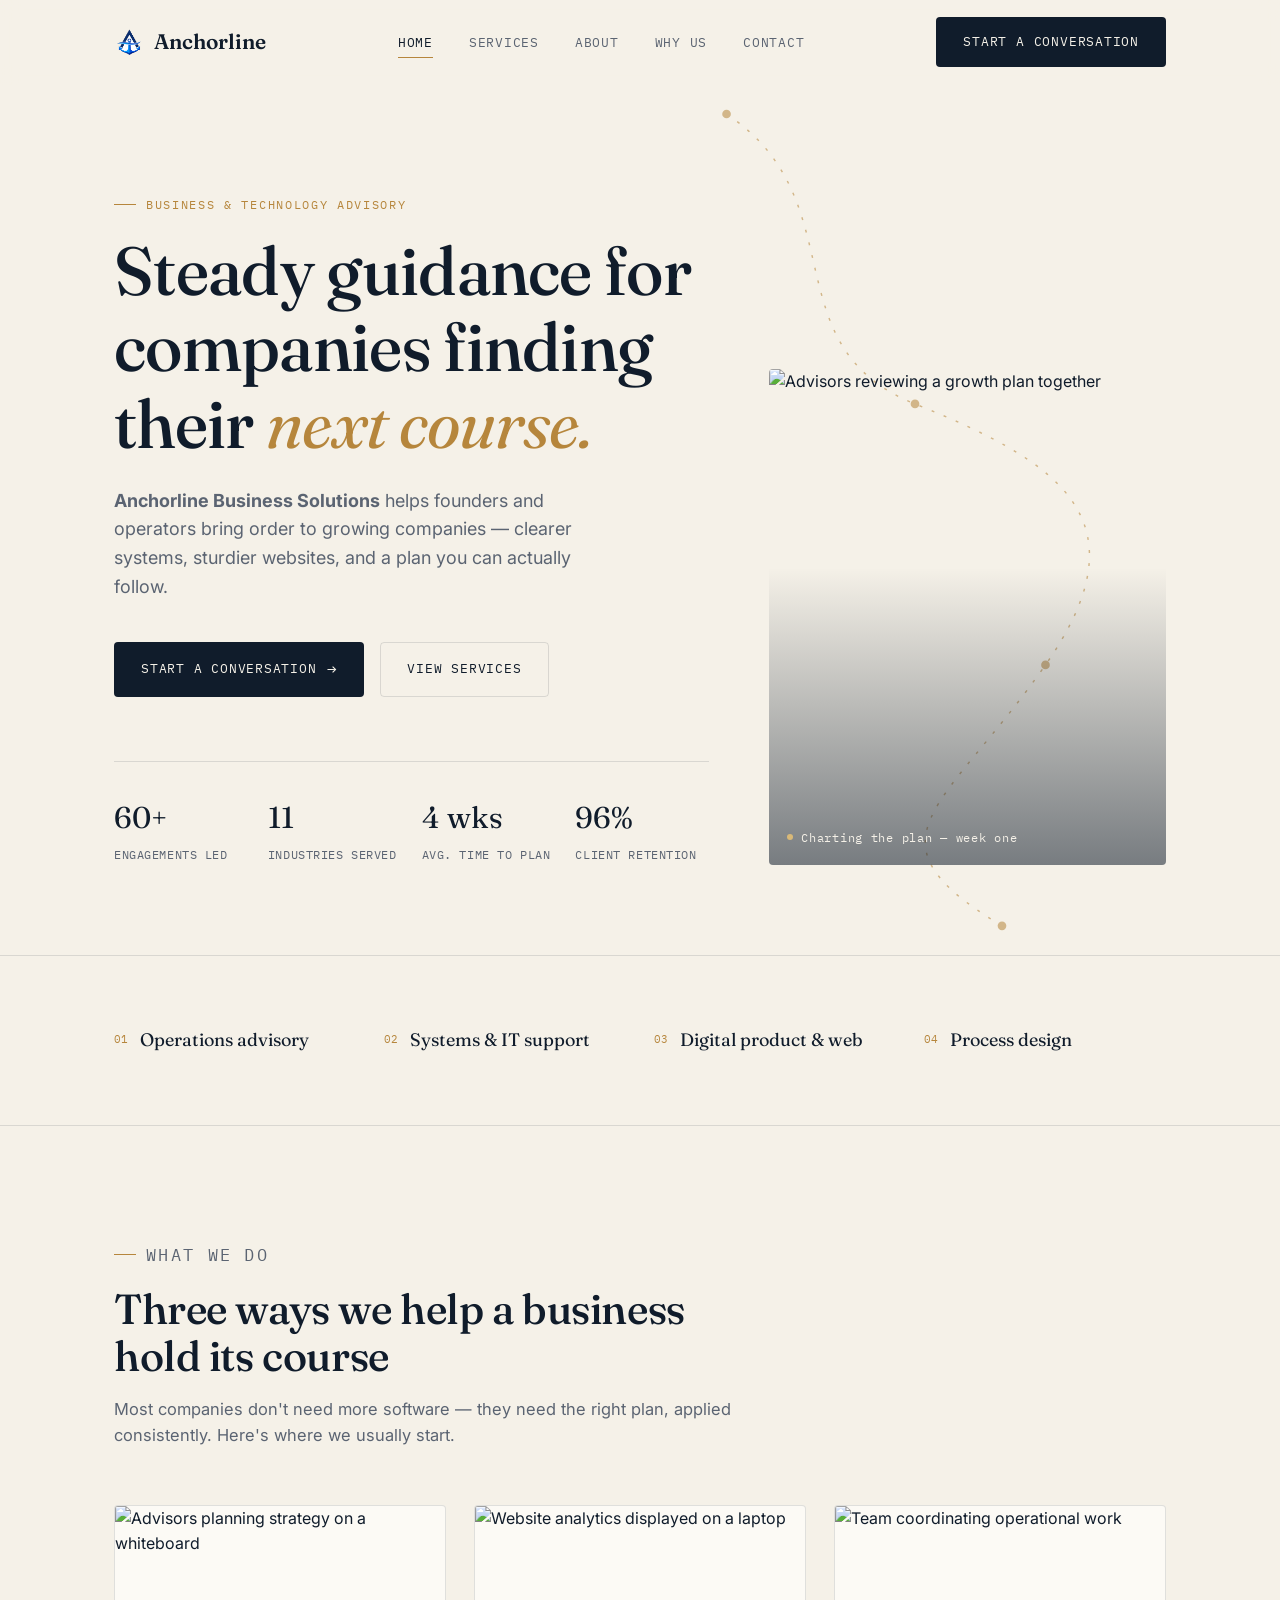
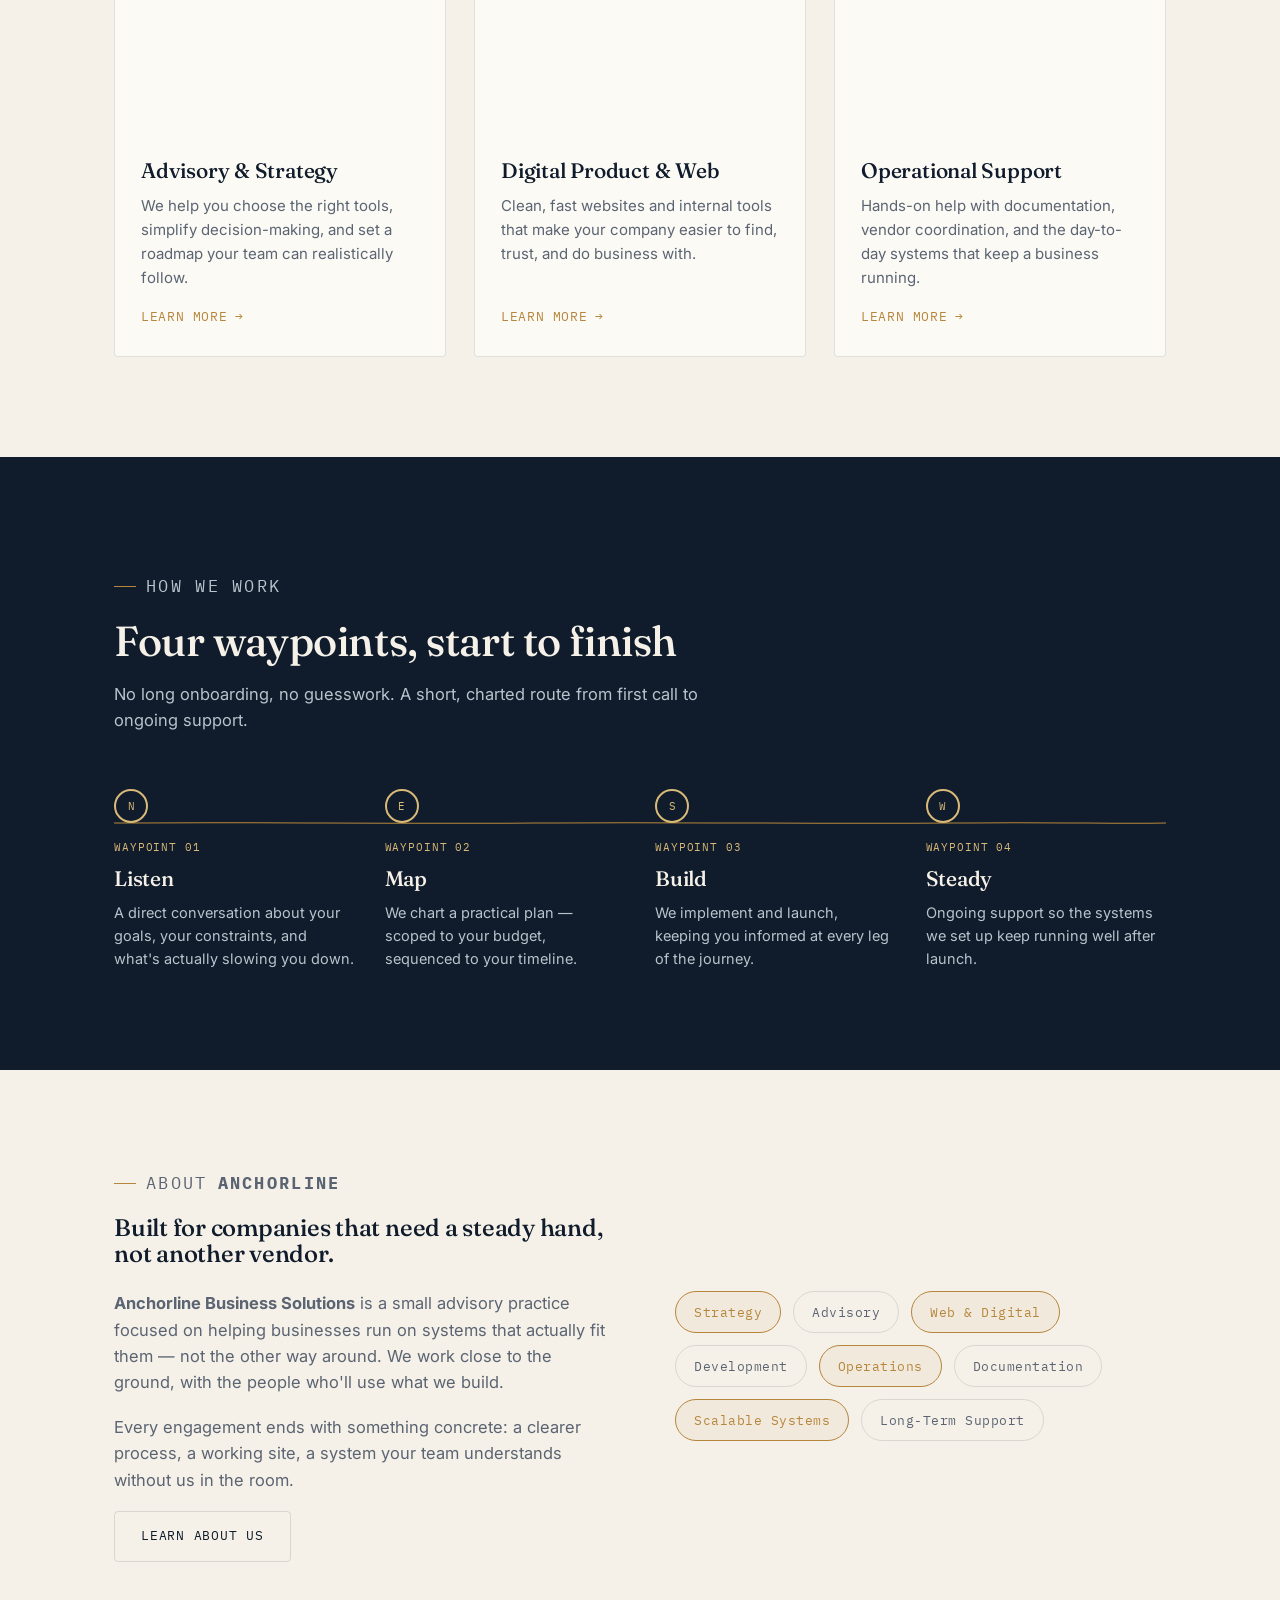
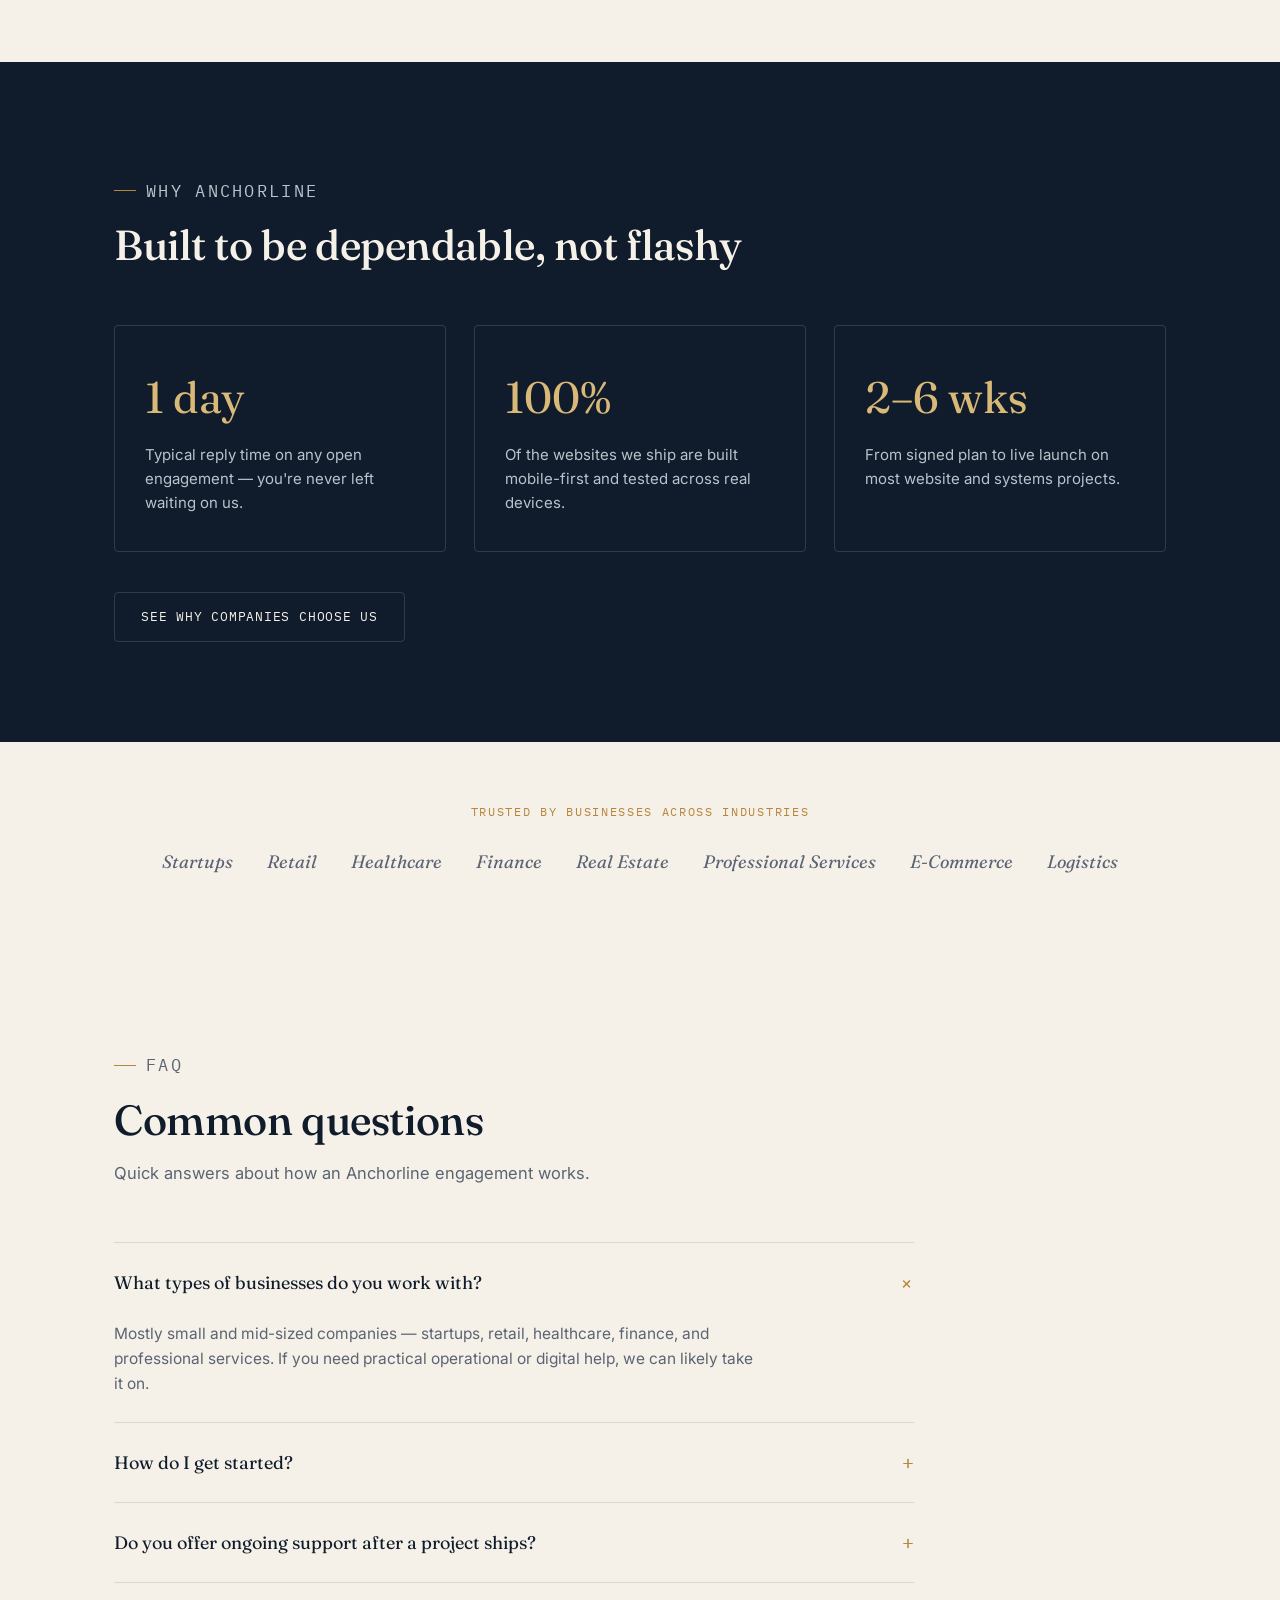
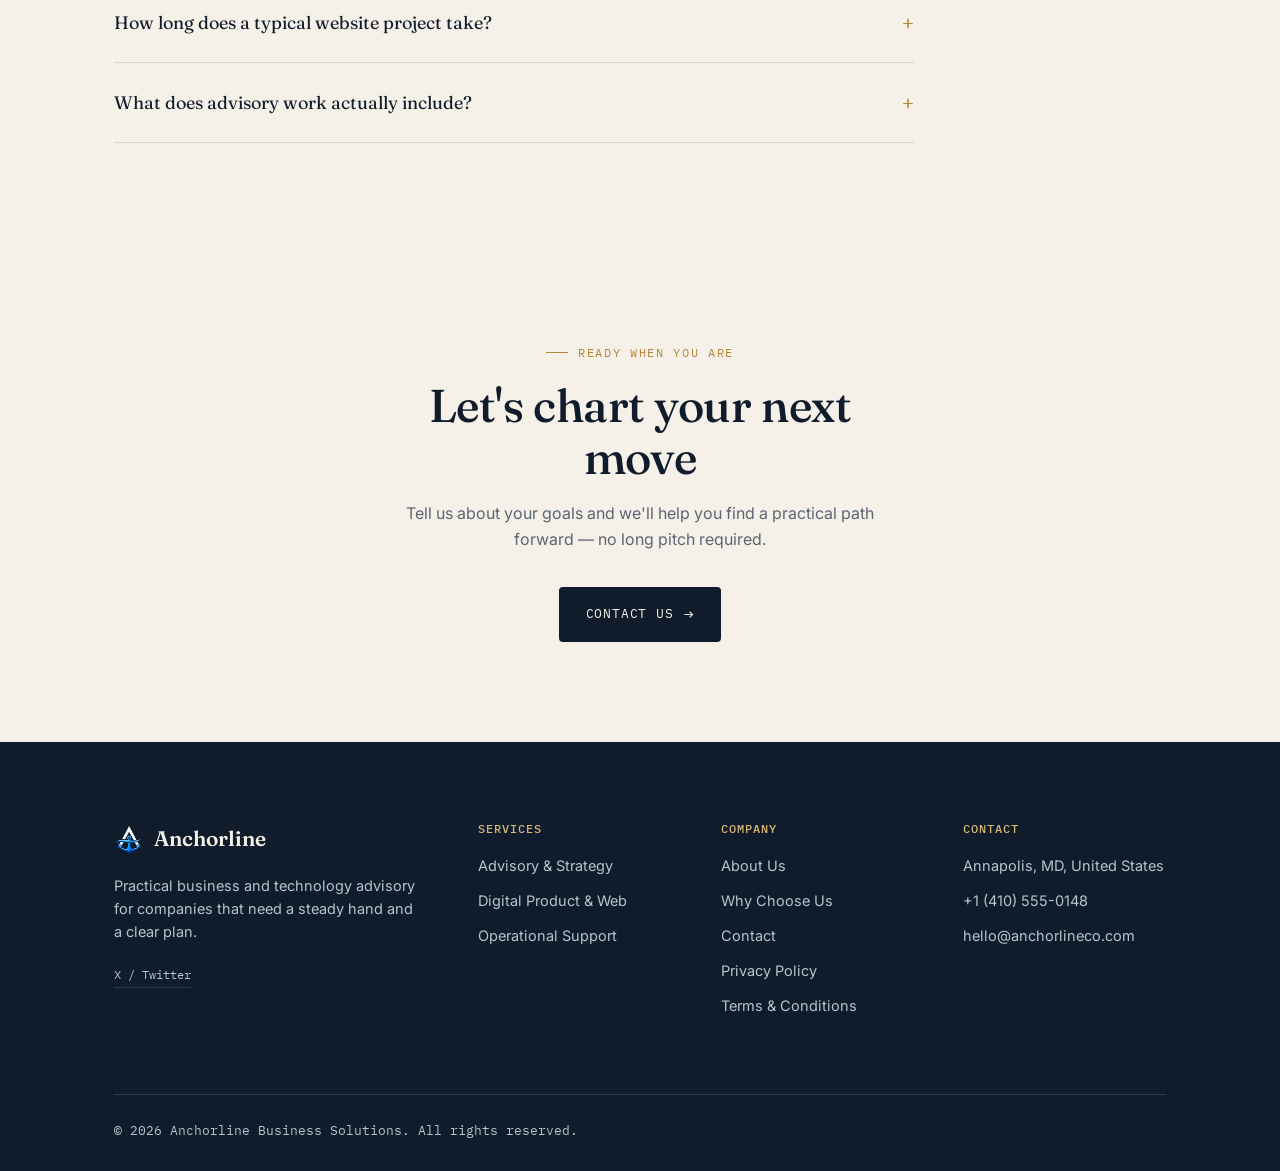
==== index.html @ ac82d66b "first" ====
<!doctype html>
<html lang="en">
<head>
<meta charset="UTF-8">
<meta name="viewport" content="width=device-width, initial-scale=1">
<title>Anchorline Business Solutions | Business &amp; Technology Advisory</title>
<meta name="description" content="Anchorline Business Solutions helps growing companies steady their operations, modernize their systems, and build digital products that hold up under real use.">
<link rel="stylesheet" href="css/style.css">
<link rel="icon" type="image/png" sizes="32x32" href="image/site-logo.png">
</head>
<body>

<header class="site-header">
  <div class="container">
    <a href="index.html" class="logo">
	<img
  		class="mark"
  src="image/logo-white.png"
  alt="Logo"
  width="50"
  height="50"
	/>
      Anchorline
    </a>
    <nav class="nav-links">
      <a href="index.html" aria-current="page">Home</a>
      <a href="services.html">Services</a>
      <a href="about.html">About</a>
      <a href="why-us.html">Why Us</a>
      <a href="contact.html">Contact</a>
    </nav>
    <div class="header-right">
      <a href="contact.html" class="btn btn-primary">Start a Conversation</a>
      <button class="nav-toggle" aria-label="Toggle menu" aria-expanded="false"><span></span><span></span><span></span></button>
    </div>
  </div>
</header>

<!-- ============ HERO ============ -->
<section class="hero">
  <svg class="hero-route" viewBox="0 0 400 600" fill="none" xmlns="http://www.w3.org/2000/svg">
    <path d="M30 20 C 120 80, 60 180, 160 220 S 320 300, 250 400 S 120 520, 220 580" stroke="#B6863C" stroke-width="1" stroke-dasharray="2 7"/>
    <circle cx="30" cy="20" r="3" fill="#B6863C"/>
    <circle cx="160" cy="220" r="3" fill="#B6863C"/>
    <circle cx="250" cy="400" r="3" fill="#B6863C"/>
    <circle cx="220" cy="580" r="3" fill="#B6863C"/>
  </svg>
  <div class="container">
    <div class="hero-grid">
      <div>
        <p class="eyebrow">Business &amp; technology advisory</p>
        <h1>Steady guidance for companies finding their <em>next course.</em></h1>
        <p class="hero-lede"><b>Anchorline Business Solutions</b> helps founders and operators bring order to growing companies — clearer systems, sturdier websites, and a plan you can actually follow.</p>
        <div class="hero-actions">
          <a href="contact.html" class="btn btn-primary">Start a Conversation <span class="btn-arrow">→</span></a>
          <a href="services.html" class="btn btn-ghost">View Services</a>
        </div>
        <div class="hero-stats">
          <div><div class="num">60+</div><div class="label">Engagements Led</div></div>
          <div><div class="num">11</div><div class="label">Industries Served</div></div>
          <div><div class="num">4 wks</div><div class="label">Avg. Time to Plan</div></div>
          <div><div class="num">96%</div><div class="label">Client Retention</div></div>
        </div>
      </div>
      <div class="hero-figure">
        <img src="https://images.unsplash.com/photo-1521737604893-d14cc237f11d?auto=format&fit=crop&w=1000&q=80" alt="Advisors reviewing a growth plan together">
        <div class="hero-figure-tag"><span class="dot"></span> Charting the plan — week one</div>
      </div>
    </div>
  </div>
</section>

<!-- ============ CAPABILITY STRIP ============ -->
<section class="capabilities">
  <div class="container">
    <div class="cap-item"><span class="ix">01</span> Operations advisory</div>
    <div class="cap-item"><span class="ix">02</span> Systems &amp; IT support</div>
    <div class="cap-item"><span class="ix">03</span> Digital product &amp; web</div>
    <div class="cap-item"><span class="ix">04</span> Process design</div>
  </div>
</section>

<!-- ============ SERVICES ============ -->
<section class="services">
  <div class="container">
    <div class="section-head reveal">
      <p class="eyebrow">What we do</p>
      <h2>Three ways we help a business hold its course</h2>
      <p>Most companies don't need more software — they need the right plan, applied consistently. Here's where we usually start.</p>
    </div>
    <div class="services-grid">
      <div class="service-card reveal">
        <div class="thumb"><img src="https://images.unsplash.com/photo-1454165804606-c3d57bc86b40?auto=format&fit=crop&w=900&q=80" alt="Advisors planning strategy on a whiteboard"></div>
        <div class="body">
          <h3>Advisory &amp; Strategy</h3>
          <p>We help you choose the right tools, simplify decision-making, and set a roadmap your team can realistically follow.</p>
          <a href="services.html#advisory" class="more">Learn more <span class="arrow">→</span></a>
        </div>
      </div>
      <div class="service-card reveal">
        <div class="thumb"><img src="https://images.unsplash.com/photo-1517245386807-bb43f82c33c4?auto=format&fit=crop&w=900&q=80" alt="Website analytics displayed on a laptop"></div>
        <div class="body">
          <h3>Digital Product &amp; Web</h3>
          <p>Clean, fast websites and internal tools that make your company easier to find, trust, and do business with.</p>
          <a href="services.html#digital" class="more">Learn more <span class="arrow">→</span></a>
        </div>
      </div>
      <div class="service-card reveal">
        <div class="thumb"><img src="https://images.unsplash.com/photo-1556761175-5973dc0f32e7?auto=format&fit=crop&w=900&q=80" alt="Team coordinating operational work"></div>
        <div class="body">
          <h3>Operational Support</h3>
          <p>Hands-on help with documentation, vendor coordination, and the day-to-day systems that keep a business running.</p>
          <a href="services.html#operations" class="more">Learn more <span class="arrow">→</span></a>
        </div>
      </div>
    </div>
  </div>
</section>

<!-- ============ PROCESS ============ -->
<section class="process on-dark">
  <div class="container">
    <div class="section-head reveal">
      <p class="eyebrow">How we work</p>
      <h2>Four waypoints, start to finish</h2>
      <p>No long onboarding, no guesswork. A short, charted route from first call to ongoing support.</p>
    </div>
    <div class="waypoints">
      <div class="route-line">
        <svg viewBox="0 0 1000 4" preserveAspectRatio="none">
          <path d="M0,2 C150,0 250,4 400,2 C550,0 650,4 800,2 C900,0 950,4 1000,2" stroke="#B6863C" stroke-width="2" fill="none"/>
        </svg>
      </div>
      <div class="waypoint reveal">
        <div class="node">N</div>
        <p class="place">Waypoint 01</p>
        <h3>Listen</h3>
        <p>A direct conversation about your goals, your constraints, and what's actually slowing you down.</p>
      </div>
      <div class="waypoint reveal">
        <div class="node">E</div>
        <p class="place">Waypoint 02</p>
        <h3>Map</h3>
        <p>We chart a practical plan — scoped to your budget, sequenced to your timeline.</p>
      </div>
      <div class="waypoint reveal">
        <div class="node">S</div>
        <p class="place">Waypoint 03</p>
        <h3>Build</h3>
        <p>We implement and launch, keeping you informed at every leg of the journey.</p>
      </div>
      <div class="waypoint reveal">
        <div class="node">W</div>
        <p class="place">Waypoint 04</p>
        <h3>Steady</h3>
        <p>Ongoing support so the systems we set up keep running well after launch.</p>
      </div>
    </div>
  </div>
</section>

<!-- ============ ABOUT TEASER ============ -->
<section class="about">
  <div class="container about-grid">
    <div class="about-copy reveal">
      <p class="eyebrow">About <b>Anchorline</b></p>
      <h2 class="lede">Built for companies that need a steady hand, not another vendor.</h2>
      <p><b>Anchorline Business Solutions</b> is a small advisory practice focused on helping businesses run on systems that actually fit them — not the other way around. We work close to the ground, with the people who'll use what we build.</p>
      <p>Every engagement ends with something concrete: a clearer process, a working site, a system your team understands without us in the room.</p>
      <a href="about.html" class="btn btn-ghost">Learn About Us</a>
    </div>
    <div class="pill-cloud reveal">
      <span class="pill accent">Strategy</span>
      <span class="pill">Advisory</span>
      <span class="pill accent">Web &amp; Digital</span>
      <span class="pill">Development</span>
      <span class="pill accent">Operations</span>
      <span class="pill">Documentation</span>
      <span class="pill accent">Scalable Systems</span>
      <span class="pill">Long-Term Support</span>
    </div>
  </div>
</section>

<!-- ============ WHY US TEASER ============ -->
<section class="why on-dark">
  <div class="container">
    <div class="section-head reveal">
      <p class="eyebrow">Why Anchorline</p>
      <h2>Built to be dependable, not flashy</h2>
    </div>
    <div class="stat-row">
      <div class="stat-card reveal">
        <div class="figure">1 day</div>
        <div class="desc">Typical reply time on any open engagement — you're never left waiting on us.</div>
      </div>
      <div class="stat-card reveal">
        <div class="figure">100%</div>
        <div class="desc">Of the websites we ship are built mobile-first and tested across real devices.</div>
      </div>
      <div class="stat-card reveal">
        <div class="figure">2–6 wks</div>
        <div class="desc">From signed plan to live launch on most website and systems projects.</div>
      </div>
    </div>
    <div style="margin-top:40px;"><a href="why-us.html" class="btn btn-ghost">See why companies choose us</a></div>
  </div>
</section>

<!-- ============ TRUSTED BY ============ -->
<section class="trusted">
  <div class="container">
    <p class="eyebrow">Trusted by businesses across industries</p>
    <ul class="industry-list">
      <li>Startups</li><li>Retail</li><li>Healthcare</li><li>Finance</li>
      <li>Real Estate</li><li>Professional Services</li><li>E-Commerce</li><li>Logistics</li>
    </ul>
  </div>
</section>

<!-- ============ FAQ ============ -->
<section class="faq">
  <div class="container">
    <div class="section-head reveal">
      <p class="eyebrow">FAQ</p>
      <h2>Common questions</h2>
      <p>Quick answers about how an Anchorline engagement works.</p>
    </div>
    <div class="faq-list reveal">
      <div class="faq-item is-open">
        <button class="faq-q">What types of businesses do you work with? <span class="plus">+</span></button>
        <div class="faq-a"><p>Mostly small and mid-sized companies — startups, retail, healthcare, finance, and professional services. If you need practical operational or digital help, we can likely take it on.</p></div>
      </div>
      <div class="faq-item">
        <button class="faq-q">How do I get started? <span class="plus">+</span></button>
        <div class="faq-a"><p>Send a message through the contact page. We'll set up a short call to understand your goals before any plan or quote is put together.</p></div>
      </div>
      <div class="faq-item">
        <button class="faq-q">Do you offer ongoing support after a project ships? <span class="plus">+</span></button>
        <div class="faq-a"><p>Yes. Most clients move into a lightweight monthly support arrangement once the initial build is live, covering updates, monitoring, and small changes.</p></div>
      </div>
      <div class="faq-item">
        <button class="faq-q">How long does a typical website project take? <span class="plus">+</span></button>
        <div class="faq-a"><p>Most marketing and business websites take two to four weeks from approved plan to launch, depending on scope and how quickly content is ready.</p></div>
      </div>
      <div class="faq-item">
        <button class="faq-q">What does advisory work actually include? <span class="plus">+</span></button>
        <div class="faq-a"><p>It varies, but usually covers tool selection, workflow mapping, vendor evaluation, and a written plan your team can execute with or without us.</p></div>
      </div>
    </div>
  </div>
</section>

<!-- ============ CTA ============ -->
<section class="cta-banner">
  <div class="container reveal">
    <p class="eyebrow">Ready when you are</p>
    <h2>Let's chart your next move</h2>
    <p class="sub" style="color:var(--slate);">Tell us about your goals and we'll help you find a practical path forward — no long pitch required.</p>
    <a href="contact.html" class="btn btn-primary">Contact Us <span class="btn-arrow">→</span></a>
  </div>
</section>

<footer class="site-footer">
  <div class="container">
    <div class="footer-grid">
      <div class="footer-brand">
        <a href="index.html" class="logo">
          <img
  		class="mark"
  src="image/logo-black.png"
  alt="Logo"
  width="50"
  height="50"
	/>
          Anchorline
        </a>
        <p>Practical business and technology advisory for companies that need a steady hand and a clear plan.</p>
        <div class="footer-social">
          <a href="https://x.com" target="_blank" rel="noopener">X / Twitter</a>
        </div>
      </div>
      <div class="footer-col">
        <h4>Services</h4>
        <ul>
          <li><a href="services.html#advisory">Advisory &amp; Strategy</a></li>
          <li><a href="services.html#digital">Digital Product &amp; Web</a></li>
          <li><a href="services.html#operations">Operational Support</a></li>
        </ul>
      </div>
      <div class="footer-col">
        <h4>Company</h4>
        <ul>
          <li><a href="about.html">About Us</a></li>
          <li><a href="why-us.html">Why Choose Us</a></li>
          <li><a href="contact.html">Contact</a></li>
          <li><a href="privacy.html">Privacy Policy</a></li>
          <li><a href="terms.html">Terms &amp; Conditions</a></li>
        </ul>
      </div>
      <div class="footer-col">
        <h4>Contact</h4>
        <ul>
          <li>Annapolis, MD, United States</li>
          <li>+1 (410) 555-0148</li>
          <li>hello@anchorlineco.com</li>
        </ul>
      </div>
    </div>
    <div class="footer-bottom">
      <span>© 2026 Anchorline Business Solutions. All rights reserved.</span>
 
    </div>
  </div>
</footer>

<script src="js/main.js"></script>
</body>
</html>
---- css/style.css ----
/* ============================================================
   Anchorline Business Solutions — stylesheet
   ============================================================ */

@import url('https://fonts.googleapis.com/css2?family=Fraunces:ital,opsz,wght@0,9..144,300;0,9..144,400;0,9..144,500;0,9..144,600;0,9..144,700;1,9..144,400;1,9..144,500&family=Inter:wght@400;500;600;700&family=IBM+Plex+Mono:wght@400;500&display=swap');

:root{
  /* color */
  --ink:        #101C2B;
  --ink-soft:   #19283D;
  --ink-line:   rgba(245,241,232,0.14);
  --parchment:  #F5F1E8;
  --paper:      #FCFAF5;
  --line:       rgba(16,28,43,0.12);
  --brass:      #B6863C;
  --brass-soft: #D9B978;
  --seafoam:    #5C8374;
  --slate:      #5B6472;
  --mist:       #B9C3CC;
  --white:      #FFFFFF;

  /* type */
  --font-display: 'Fraunces', Georgia, serif;
  --font-body: 'Inter', -apple-system, BlinkMacSystemFont, sans-serif;
  --font-mono: 'IBM Plex Mono', 'Courier New', monospace;

  /* layout */
  --max-w: 1180px;
  --pad: clamp(20px, 5vw, 64px);
  --radius: 4px;
}

*,*::before,*::after{ box-sizing: border-box; }
html{ scroll-behavior: smooth; }
@media (prefers-reduced-motion: reduce){
  html{ scroll-behavior: auto; }
  *,*::before,*::after{ animation-duration: 0.001ms !important; animation-iteration-count: 1 !important; transition-duration: 0.001ms !important; scroll-behavior: auto !important; }
}

body{
  margin:0;
  font-family: var(--font-body);
  color: var(--ink);
  background: var(--parchment);
  font-size: 16px;
  line-height: 1.6;
  -webkit-font-smoothing: antialiased;
}

img{ max-width:100%; display:block; }
a{ color: inherit; text-decoration: none; }
ul{ margin:0; padding:0; list-style:none; }
h1,h2,h3,h4{ font-family: var(--font-display); font-weight: 500; line-height: 1.12; margin:0; letter-spacing: -0.01em; }
p{ margin:0; }
button{ font-family: inherit; cursor:pointer; }

:focus-visible{ outline: 2px solid var(--brass); outline-offset: 3px; }

.container{
  max-width: var(--max-w);
  margin: 0 auto;
  padding-left: var(--pad);
  padding-right: var(--pad);
}

.eyebrow{
  font-family: var(--font-mono);
  font-size: 12px;
  letter-spacing: 0.14em;
  text-transform: uppercase;
  color: var(--brass);
  display:flex;
  align-items:center;
  gap:10px;
  margin-bottom: 18px;
}
.eyebrow::before{
  content:"";
  width: 22px; height:1px;
  background: var(--brass);
  display:inline-block;
}
.on-dark .eyebrow{ color: var(--brass-soft); }

/* ---------- buttons ---------- */
.btn{
  display:inline-flex;
  align-items:center;
  gap:10px;
  font-family: var(--font-mono);
  font-size: 13px;
  letter-spacing: 0.06em;
  text-transform: uppercase;
  padding: 14px 26px;
  border-radius: var(--radius);
  border: 1px solid transparent;
  transition: transform .25s ease, background .25s ease, color .25s ease, border-color .25s ease;
}
.btn-primary{ background: var(--ink); color: var(--parchment); }
.btn-primary:hover{ background: var(--brass); color: var(--ink); transform: translateY(-2px); }
.btn-ghost{ border-color: var(--line); color: var(--ink); }
.btn-ghost:hover{ border-color: var(--ink); transform: translateY(-2px); }
.on-dark .btn-ghost{ border-color: var(--ink-line); color: var(--parchment); }
.on-dark .btn-ghost:hover{ border-color: var(--brass-soft); }
.btn-arrow{ font-size: 16px; transition: transform .25s ease; }
.btn:hover .btn-arrow{ transform: translateX(3px); }

/* ============================================================
   Header
   ============================================================ */
.site-header{
  position: sticky; top:0; z-index: 100;
  background: rgba(245,241,232,0.88);
  backdrop-filter: blur(10px);
  border-bottom: 1px solid transparent;
  transition: border-color .3s ease, box-shadow .3s ease;
}
.site-header.is-scrolled{ border-color: var(--line); box-shadow: 0 8px 24px rgba(16,28,43,0.05); }
.site-header .container{
  display:flex; align-items:center; justify-content:space-between;
  height: 84px;
}
.logo{ display:flex; align-items:center; gap:10px; font-family: var(--font-display); font-size: 21px; font-weight:600; }
.logo .mark{
  width: 30px; height:30px; flex-shrink:0;
}
.logo .word-soft{ color: var(--slate); font-weight: 400; font-style: italic; }

.nav-links{ display:flex; align-items:center; gap: 36px; }
.nav-links a{
  font-family: var(--font-mono); font-size: 12.5px; letter-spacing:.06em; text-transform:uppercase;
  color: var(--slate); position:relative; padding: 6px 0;
}
.nav-links a::after{
  content:""; position:absolute; left:0; right:0; bottom:0; height:1px; background: var(--brass);
  transform: scaleX(0); transform-origin:left; transition: transform .25s ease;
}
.nav-links a:hover, .nav-links a[aria-current="page"]{ color: var(--ink); }
.nav-links a:hover::after, .nav-links a[aria-current="page"]::after{ transform: scaleX(1); }

.header-right{ display:flex; align-items:center; gap: 28px; }
.nav-toggle{ display:none; background:none; border:none; width:32px; height:24px; position:relative; }
.nav-toggle span{ position:absolute; left:0; right:0; height:1px; background:var(--ink); transition: all .25s ease; }
.nav-toggle span:nth-child(1){ top:0; }
.nav-toggle span:nth-child(2){ top:50%; transform:translateY(-50%); }
.nav-toggle span:nth-child(3){ bottom:0; }
.nav-toggle.is-open span:nth-child(1){ top:50%; transform: translateY(-50%) rotate(45deg); }
.nav-toggle.is-open span:nth-child(2){ opacity:0; }
.nav-toggle.is-open span:nth-child(3){ bottom:50%; transform: translateY(50%) rotate(-45deg); }

@media (max-width: 880px){
  .nav-links{
    position: fixed; inset: 84px 0 0 0; background: var(--parchment);
    flex-direction: column; justify-content:flex-start; align-items:flex-start;
    padding: 40px var(--pad); gap: 26px;
    transform: translateX(100%); transition: transform .35s ease;
  }
  .nav-links.is-open{ transform: translateX(0); }
  .nav-links a{ font-size: 16px; }
  .header-right .btn-primary{ display:none; }
  .nav-toggle{ display:block; }
}

/* ============================================================
   Hero
   ============================================================ */
.hero{
  position: relative;
  padding: 110px 0 90px;
  overflow:hidden;
}
.hero .container{ position:relative; z-index:2; }
.hero-grid{
  display:grid; grid-template-columns: 1.2fr 0.8fr; gap: 60px; align-items:end;
}
.hero h1{
  font-size: clamp(40px, 5.4vw, 68px);
  max-width: 14ch;
}
.hero h1 em{ font-style: italic; color: var(--brass); font-weight:400; }
.hero-lede{
  font-size: 18px; color: var(--slate); max-width: 46ch; margin-top: 26px;
}
.hero-actions{ display:flex; gap:16px; margin-top: 40px; flex-wrap:wrap; }

.hero-figure{
  position:relative;
  border-radius: var(--radius);
  overflow:hidden;
  aspect-ratio: 4/5;
}
.hero-figure img{ width:100%; height:100%; object-fit:cover; }
.hero-figure::after{
  content:""; position:absolute; inset:0;
  background: linear-gradient(180deg, rgba(16,28,43,0) 40%, rgba(16,28,43,0.55) 100%);
}
.hero-figure-tag{
  position:absolute; left:18px; bottom:18px; z-index:2;
  color: var(--parchment); font-family: var(--font-mono); font-size: 12px; letter-spacing:.06em;
  display:flex; align-items:center; gap:8px;
}
.hero-figure-tag .dot{ width:6px; height:6px; border-radius:50%; background: var(--brass-soft); }

.hero-route{
  position:absolute; top:0; right:-6%; width: 60%; height: 100%; z-index:1; opacity:.55; pointer-events:none;
}

.hero-stats{
  margin-top: 64px; padding-top: 32px; border-top: 1px solid var(--line);
  display:grid; grid-template-columns: repeat(4,1fr); gap: 20px;
}
.hero-stats .num{ font-family: var(--font-display); font-size: 30px; color: var(--ink); }
.hero-stats .label{ font-family: var(--font-mono); font-size: 11.5px; letter-spacing:.05em; text-transform:uppercase; color: var(--slate); margin-top:4px; }

@media (max-width: 880px){
  .hero-grid{ grid-template-columns: 1fr; }
  .hero-figure{ order:-1; aspect-ratio: 16/10; }
  .hero-stats{ grid-template-columns: repeat(2,1fr); row-gap: 28px; }
}

/* ============================================================
   Section scaffolding
   ============================================================ */
section{ padding: 100px 0; }
.section-head{ max-width: 640px; margin-bottom: 56px; }
.section-head h2{ font-size: clamp(28px, 3.4vw, 42px); }
.section-head p{ color: var(--slate); margin-top: 16px; font-size: 16.5px; }
.on-dark{ background: var(--ink); color: var(--parchment); }
.on-dark .section-head p{ color: var(--mist); }
.on-dark h2, .on-dark h3{ color: var(--parchment); }

.split-head{ display:flex; justify-content:space-between; align-items:flex-end; gap: 30px; flex-wrap:wrap; }

/* ---------- capability strip ---------- */
.capabilities{ padding: 70px 0; border-bottom: 1px solid var(--line); border-top: 1px solid var(--line); }
.capabilities .container{ display:flex; flex-wrap:wrap; justify-content:space-between; gap: 28px; align-items:flex-start; }
.cap-item{ display:flex; align-items:center; gap:12px; font-family: var(--font-display); font-size: 18px; flex: 1 1 200px; }
.cap-item .ix{ font-family: var(--font-mono); font-size: 11px; color: var(--brass); }

/* ---------- service cards ---------- */
.services-grid{ display:grid; grid-template-columns: repeat(3, 1fr); gap: 28px; }
.service-card{
  background: var(--paper); border: 1px solid var(--line); border-radius: var(--radius);
  overflow:hidden; display:flex; flex-direction:column;
  transition: transform .3s ease, box-shadow .3s ease;
}
.service-card:hover{ transform: translateY(-6px); box-shadow: 0 24px 40px rgba(16,28,43,0.08); }
.service-card .thumb{ aspect-ratio: 16/11; overflow:hidden; }
.service-card .thumb img{ width:100%; height:100%; object-fit:cover; transition: transform .5s ease; }
.service-card:hover .thumb img{ transform: scale(1.06); }
.service-card .body{ padding: 26px 26px 30px; display:flex; flex-direction:column; gap:12px; flex:1; }
.service-card h3{ font-size: 21px; }
.service-card p{ color: var(--slate); font-size: 15px; flex:1; }
.service-card .more{
  font-family: var(--font-mono); font-size: 12.5px; letter-spacing:.05em; text-transform:uppercase;
  color: var(--brass); display:flex; align-items:center; gap:8px; margin-top:4px;
}
.service-card .more .arrow{ transition: transform .25s ease; }
.service-card:hover .more .arrow{ transform: translateX(4px); }

@media (max-width: 980px){ .services-grid{ grid-template-columns: 1fr; } }

/* ---------- process / waypoints ---------- */
.process{ position:relative; }
.waypoints{
  position:relative; margin-top: 30px;
  display:grid; grid-template-columns: repeat(4, 1fr); gap: 30px;
}
.route-line{ position:absolute; top: 17px; left: 0; right:0; height: 2px; z-index:0; }
.route-line svg{ width:100%; height: 100%; overflow: visible; }
.waypoint{ position:relative; z-index:1; padding-top: 50px; }
.waypoint .node{
  position:absolute; top:0; left:0; width: 34px; height:34px; border-radius:50%;
  background: var(--ink); border: 2px solid var(--brass-soft);
  display:flex; align-items:center; justify-content:center;
  font-family: var(--font-mono); font-size: 11px; color: var(--brass-soft);
}
.waypoint .place{ font-family: var(--font-mono); font-size: 11px; letter-spacing:.08em; text-transform:uppercase; color: var(--brass-soft); margin-bottom:10px; }
.waypoint h3{ color: var(--parchment); font-size: 21px; margin-bottom: 10px; }
.waypoint p{ color: var(--mist); font-size: 14.5px; }

@media (max-width: 880px){
  .waypoints{ grid-template-columns: 1fr; gap: 44px; }
  .route-line{ top:0; left: 17px; right:auto; width:2px; height:100%; }
  .waypoint{ padding-top:0; padding-left: 54px; }
  .waypoint .node{ top: -2px; }
}

/* ---------- about / pill cloud ---------- */
.about-grid{ display:grid; grid-template-columns: 1fr 1fr; gap: 70px; align-items:center; }
.about-copy p{ color: var(--slate); font-size: 16.5px; margin-bottom: 18px; }
.about-copy .lede{ font-family: var(--font-display); font-size: 24px; color: var(--ink); margin-bottom: 22px; font-weight:500; }
.pill-cloud{ display:flex; flex-wrap:wrap; gap: 12px; }
.pill{
  font-family: var(--font-mono); font-size: 12.5px; letter-spacing:.04em;
  padding: 10px 18px; border: 1px solid var(--line); border-radius: 999px; color: var(--slate);
}
.pill.accent{ border-color: var(--brass); color: var(--brass); background: rgba(182,134,60,0.07); }
@media (max-width: 880px){ .about-grid{ grid-template-columns: 1fr; gap: 36px; } }

/* ---------- why-us stats ---------- */
.stat-row{ display:grid; grid-template-columns: repeat(3,1fr); gap: 28px; }
.stat-card{ border: 1px solid var(--line-dark, var(--ink-line)); padding: 36px 30px; border-radius: var(--radius); }
.on-dark .stat-card{ border-color: var(--ink-line); }
.stat-card .figure{ font-family: var(--font-display); font-size: 44px; color: var(--brass-soft); }
.stat-card .desc{ margin-top: 10px; font-size: 15px; color: var(--mist); }
@media (max-width: 880px){ .stat-row{ grid-template-columns: 1fr; } }

/* ---------- trusted by ---------- */
.trusted{ padding: 60px 0; }
.trusted .container{ text-align:center; }
.trusted .eyebrow{ justify-content:center; }
.trusted .eyebrow::before{ display:none; }
.industry-list{ display:flex; flex-wrap:wrap; justify-content:center; gap: 14px 34px; margin-top: 26px; }
.industry-list li{ font-family: var(--font-display); font-style: italic; font-size: 18px; color: var(--slate); }

/* ---------- FAQ ---------- */
.faq-list{ border-top: 1px solid var(--line); max-width: 800px; }
.faq-item{ border-bottom: 1px solid var(--line); }
.faq-q{
  width:100%; background:none; border:none; text-align:left;
  display:flex; justify-content:space-between; align-items:center; gap: 20px;
  padding: 26px 0; font-family: var(--font-display); font-size: 18px; color: var(--ink);
}
.faq-q .plus{ font-family: var(--font-mono); font-size: 20px; color: var(--brass); transition: transform .3s ease; flex-shrink:0; }
.faq-item.is-open .plus{ transform: rotate(45deg); }
.faq-a{ max-height:0; overflow:hidden; transition: max-height .35s ease; }
.faq-a p{ padding-bottom: 26px; color: var(--slate); max-width: 64ch; font-size: 15.5px; }

/* ---------- CTA banner ---------- */
.cta-banner{ text-align:center; }
.cta-banner h2{ font-size: clamp(30px,4vw,46px); max-width: 16ch; margin: 0 auto; }
.cta-banner .eyebrow{ justify-content:center; }
.cta-banner p.sub{ color: var(--mist); max-width: 50ch; margin: 18px auto 0; }
.cta-banner .btn{ margin-top: 34px; }

/* ============================================================
   Footer
   ============================================================ */
.site-footer{ background: var(--ink); color: var(--mist); padding: 80px 0 30px; }
.footer-grid{ display:grid; grid-template-columns: 1.6fr 1fr 1fr 1fr; gap: 40px; }
.footer-brand .logo{ color: var(--parchment); }
.footer-brand p{ margin-top: 18px; max-width: 34ch; font-size: 14.5px; color: var(--mist); }
.footer-social{ display:flex; gap: 16px; margin-top: 22px; }
.footer-social a{ font-family: var(--font-mono); font-size: 12px; color: var(--mist); border-bottom: 1px solid var(--ink-line); padding-bottom:2px; }
.footer-social a:hover{ color: var(--brass-soft); border-color: var(--brass-soft); }
.footer-col h4{ font-family: var(--font-mono); font-size: 12px; letter-spacing:.08em; text-transform:uppercase; color: var(--brass-soft); margin-bottom: 18px; font-weight:500; }
.footer-col li{ margin-bottom: 12px; font-size: 14.5px; }
.footer-col a:hover{ color: var(--parchment); }
.footer-bottom{
  margin-top: 64px; padding-top: 26px; border-top: 1px solid var(--ink-line);
  display:flex; justify-content:space-between; flex-wrap:wrap; gap:12px;
  font-size: 13px; font-family: var(--font-mono);
}
@media (max-width: 880px){ .footer-grid{ grid-template-columns: 1fr 1fr; } }
@media (max-width: 560px){ .footer-grid{ grid-template-columns: 1fr; } }

/* ============================================================
   Inner page hero (services / about / why-us / contact)
   ============================================================ */
.page-hero{ padding: 70px 0 60px; border-bottom: 1px solid var(--line); }
.page-hero h1{ font-size: clamp(34px,4.4vw,54px); max-width: 18ch; }
.page-hero p{ margin-top: 18px; color: var(--slate); max-width: 56ch; font-size: 17px; }
.crumb{ font-family: var(--font-mono); font-size: 12px; color: var(--slate); text-transform:uppercase; letter-spacing:.06em; margin-bottom: 18px; display:flex; gap:8px; }
.crumb span{ color: var(--brass); }

/* service detail blocks */
.service-detail{ display:grid; grid-template-columns: 0.9fr 1.1fr; gap: 60px; align-items:center; padding: 70px 0; border-bottom: 1px solid var(--line); }
.service-detail:nth-child(even){ direction: rtl; }
.service-detail:nth-child(even) > *{ direction: ltr; }
.service-detail .figure{ border-radius: var(--radius); overflow:hidden; aspect-ratio: 4/3; }
.service-detail .figure img{ width:100%; height:100%; object-fit:cover; }
.service-detail .tag{ font-family: var(--font-mono); font-size: 12px; color: var(--brass); text-transform:uppercase; letter-spacing:.06em; margin-bottom:14px; }
.service-detail h2{ font-size: clamp(24px,3vw,34px); margin-bottom: 16px; }
.service-detail p{ color: var(--slate); margin-bottom: 22px; }
.check-list li{ display:flex; gap:12px; padding: 10px 0; border-top: 1px solid var(--line); font-size: 15px; }
.check-list li:last-child{ border-bottom: 1px solid var(--line); }
.check-list .mk{ color: var(--brass); font-family: var(--font-mono); }
@media (max-width: 880px){
  .service-detail{ grid-template-columns: 1fr; }
  .service-detail:nth-child(even){ direction: ltr; }
}

/* about page */
.value-grid{ display:grid; grid-template-columns: repeat(3,1fr); gap: 28px; }
.value-card{ padding: 32px 28px; border: 1px solid var(--line); border-radius: var(--radius); background: var(--paper); }
.value-card .num{ font-family: var(--font-mono); font-size:12px; color: var(--brass); margin-bottom: 16px; }
.value-card h3{ font-size: 19px; margin-bottom: 10px; }
.value-card p{ color: var(--slate); font-size: 14.5px; }
@media (max-width: 880px){ .value-grid{ grid-template-columns: 1fr; } }

.timeline{ max-width: 760px; }
.tl-row{ display:grid; grid-template-columns: 110px 1fr; gap: 26px; padding: 24px 0; border-top: 1px solid var(--line); }
.tl-row:last-child{ border-bottom: 1px solid var(--line); }
.tl-row .yr{ font-family: var(--font-mono); color: var(--brass); font-size: 14px; }
.tl-row h4{ font-family: var(--font-display); font-size: 18px; margin-bottom:6px; font-weight:500; }
.tl-row p{ color: var(--slate); font-size: 14.5px; }

/* why-us page */
.compare-table{ width:100%; border-collapse: collapse; }
.compare-table th, .compare-table td{ text-align:left; padding: 18px 16px; border-bottom: 1px solid var(--ink-line); font-size: 14.5px; }
.compare-table thead th{ font-family: var(--font-mono); text-transform:uppercase; letter-spacing:.05em; font-size:12px; color: var(--mist); font-weight:500; }
.compare-table td:first-child, .compare-table th:first-child{ color: var(--parchment); font-family: var(--font-display); font-size: 16px; }
.compare-table .yes{ color: var(--brass-soft); }
.compare-table .no{ color: var(--mist); opacity:.5; }

/* contact page */
.contact-grid{ display:grid; grid-template-columns: 1fr 0.85fr; gap: 60px; }
.field{ margin-bottom: 22px; }
.field label{ display:block; font-family: var(--font-mono); font-size: 12px; text-transform:uppercase; letter-spacing:.06em; color: var(--slate); margin-bottom: 8px; }
.field input, .field textarea, .field select{
  width:100%; border: 1px solid var(--line); background: var(--paper); padding: 14px 16px;
  font-family: var(--font-body); font-size: 15px; border-radius: var(--radius); color: var(--ink);
  transition: border-color .2s ease;
}
.field input:focus, .field textarea:focus, .field select:focus{ border-color: var(--brass); outline:none; }
.field textarea{ resize: vertical; min-height: 130px; }
.contact-info-card{ background: var(--ink); color: var(--parchment); padding: 40px 34px; border-radius: var(--radius); }
.contact-info-card h3{ color: var(--parchment); font-size: 20px; margin-bottom: 22px; }
.contact-info-row{ display:flex; gap:14px; padding: 16px 0; border-top: 1px solid var(--ink-line); }
.contact-info-row:last-of-type{ border-bottom: 1px solid var(--ink-line); margin-bottom: 22px; }
.contact-info-row .k{ font-family: var(--font-mono); font-size: 11px; color: var(--brass-soft); text-transform:uppercase; letter-spacing:.06em; width: 80px; flex-shrink:0; padding-top:2px; }
.contact-info-row .v{ font-size: 14.5px; color: var(--mist); }
.form-note{ font-size: 13px; color: var(--slate); margin-top: 4px; }
.form-success{ display:none; padding: 16px 18px; border: 1px solid var(--brass); background: rgba(182,134,60,0.08); color: var(--ink); font-size: 14.5px; border-radius: var(--radius); margin-top: 14px; }
.form-success.is-visible{ display:block; }
@media (max-width: 880px){ .contact-grid{ grid-template-columns: 1fr; } }

/* reveal-on-scroll */
.reveal{ opacity:0; transform: translateY(18px); transition: opacity .6s ease, transform .6s ease; }
.reveal.is-visible{ opacity:1; transform: none; }

/* ---------- legal pages ---------- */
.legal{ max-width: 760px; }
.legal-block{ padding: 30px 0; border-top: 1px solid var(--line); }
.legal-block:last-child{ border-bottom: 1px solid var(--line); padding-bottom: 40px; }
.legal-block h2{ font-size: 21px; margin-bottom: 14px; display:flex; align-items:baseline; gap: 10px; }
.legal-block h2 .lg-num{ font-family: var(--font-mono); font-size: 13px; color: var(--brass); }
.legal-block ul{ display:flex; flex-direction:column; gap: 9px; }
.legal-block li{ color: var(--slate); font-size: 15px; padding-left: 18px; position:relative; }
.legal-block li::before{ content:"–"; position:absolute; left:0; color: var(--brass); }
.legal-updated{ font-family: var(--font-mono); font-size: 12px; color: var(--slate); text-transform:uppercase; letter-spacing:.06em; margin-bottom: 36px; }
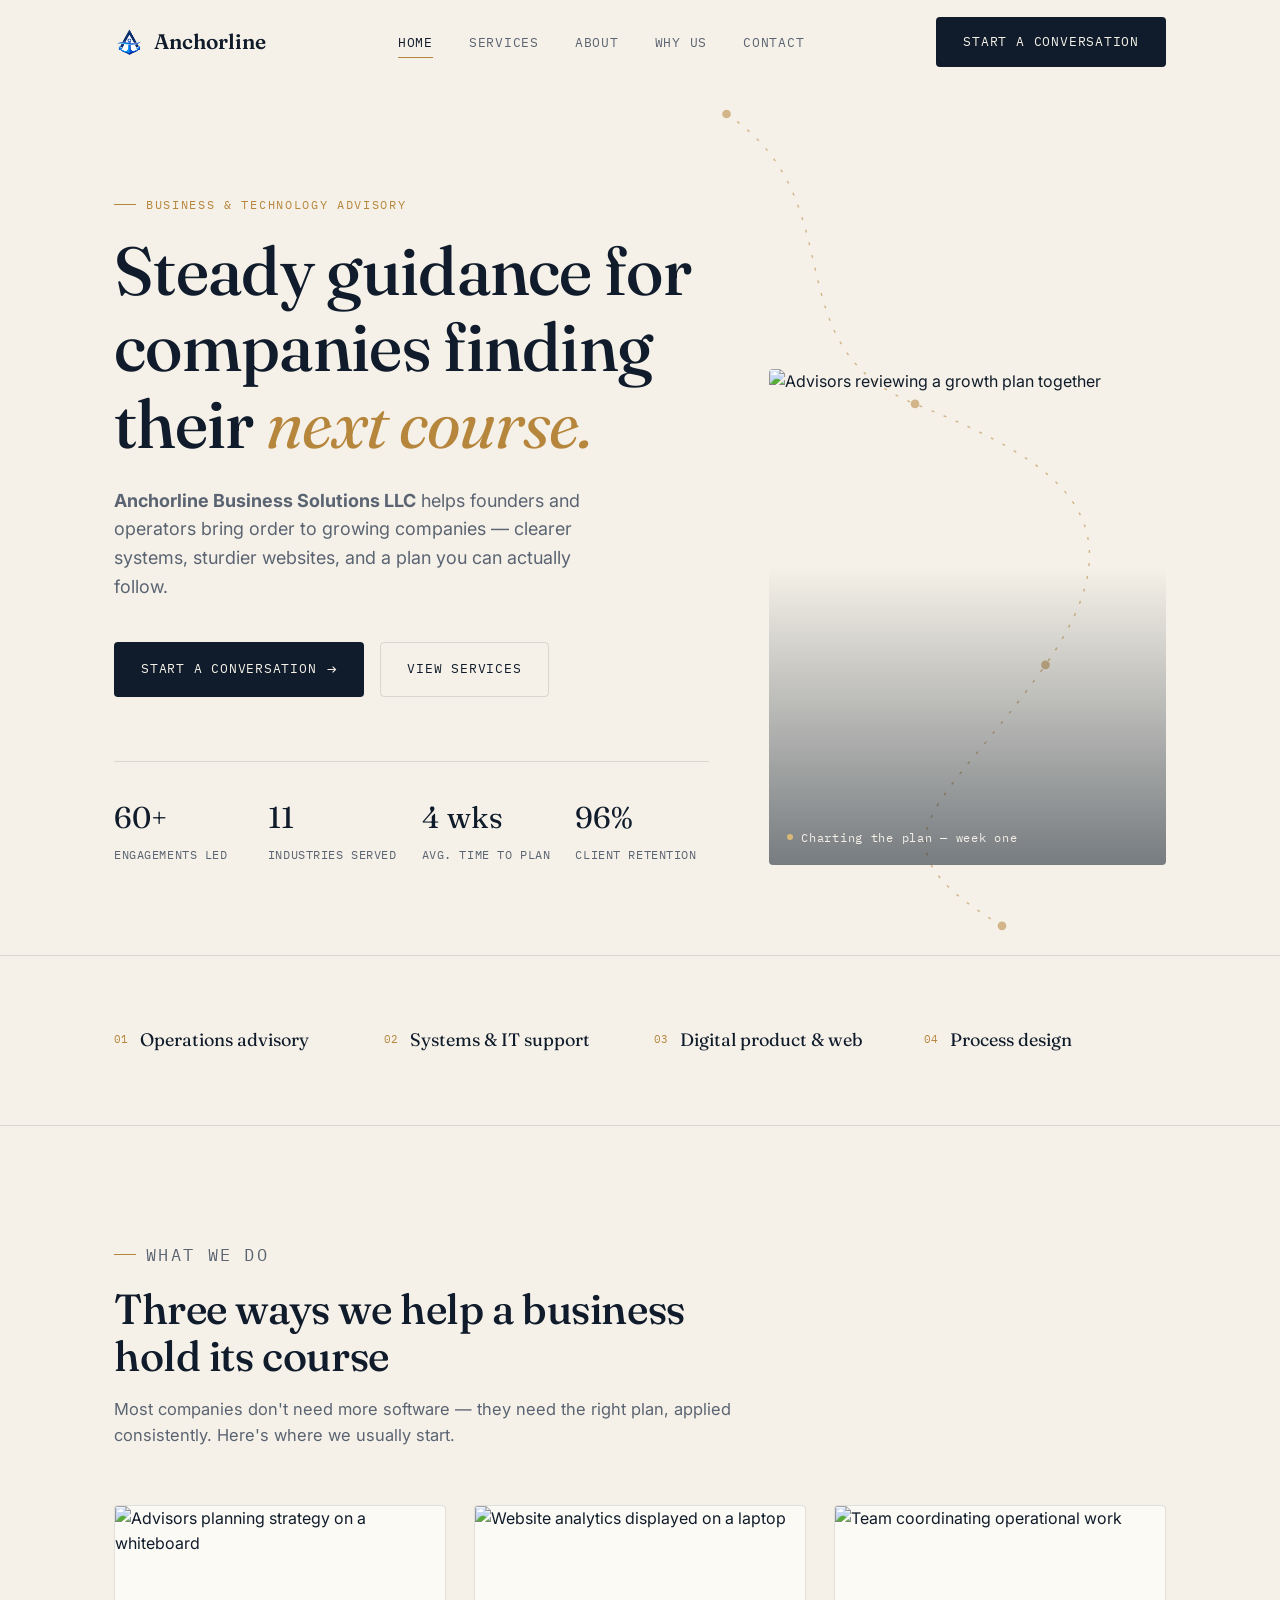
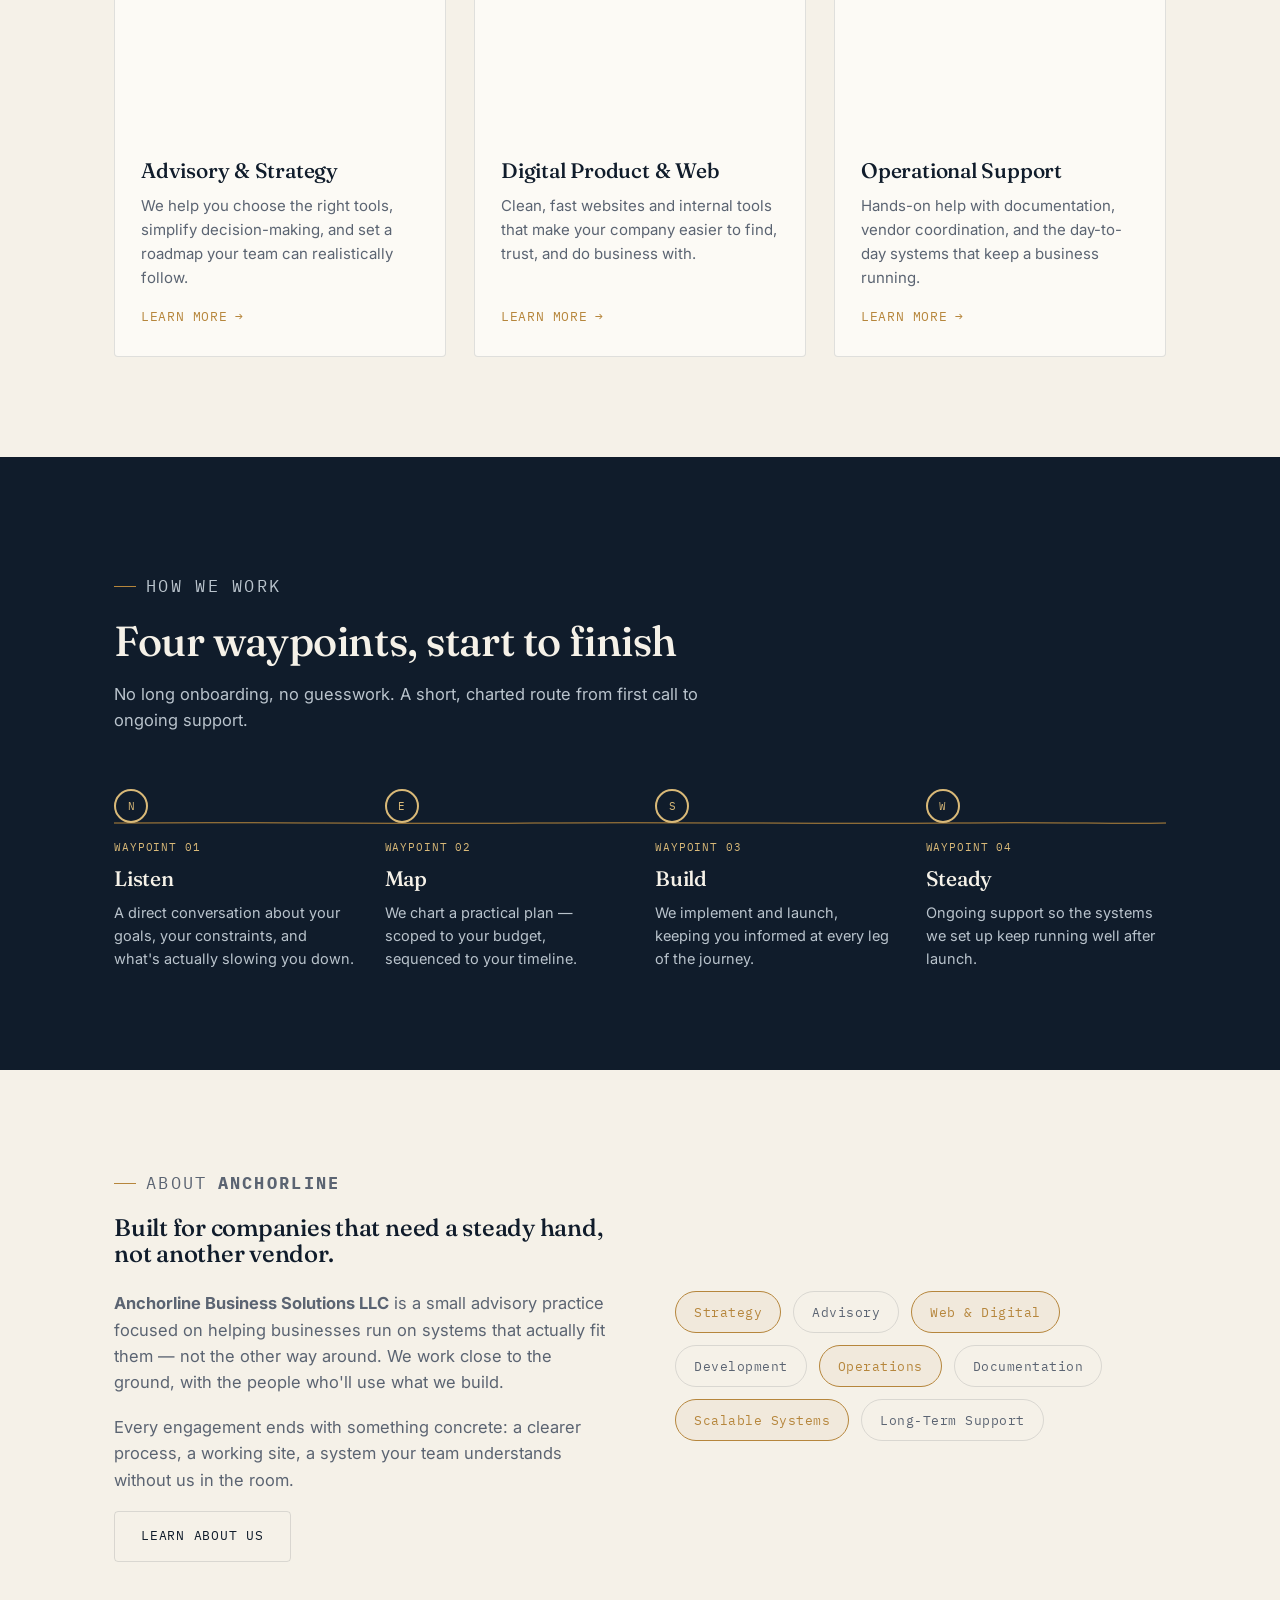
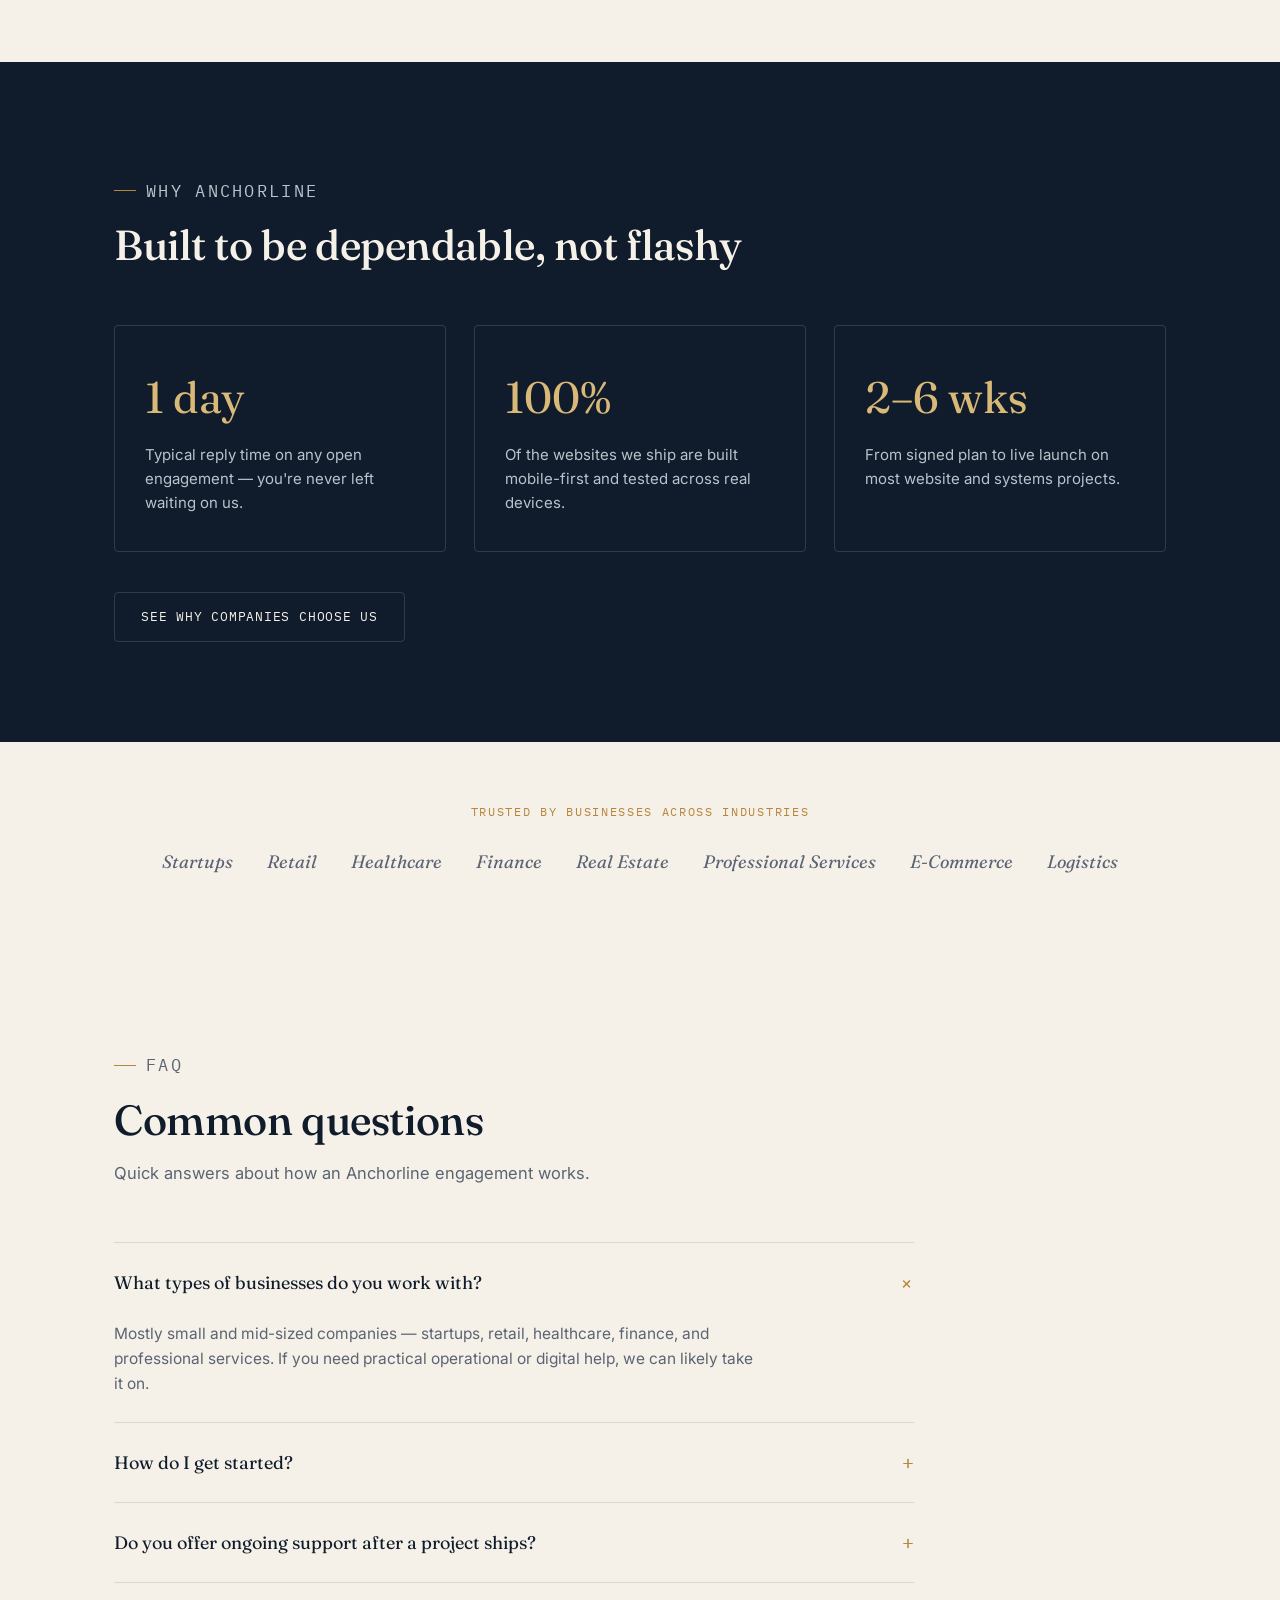
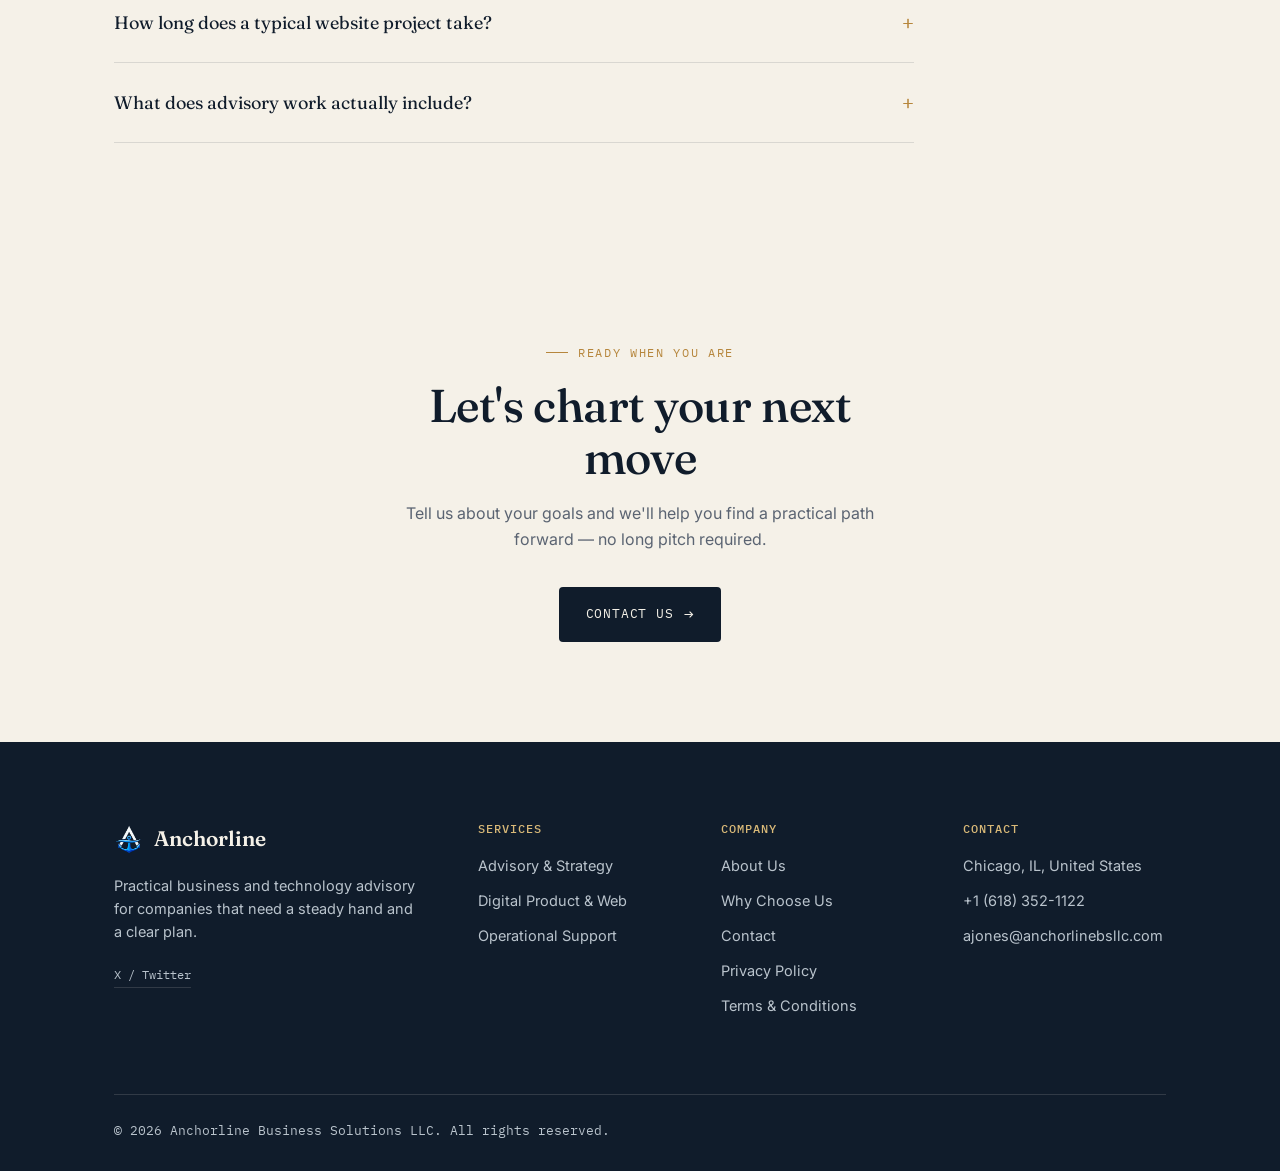
==== commit ba5af286: "updated contact info" ====
--- a/index.html
+++ b/index.html
@@ -3,8 +3,8 @@
 <head>
 <meta charset="UTF-8">
 <meta name="viewport" content="width=device-width, initial-scale=1">
-<title>Anchorline Business Solutions | Business &amp; Technology Advisory</title>
-<meta name="description" content="Anchorline Business Solutions helps growing companies steady their operations, modernize their systems, and build digital products that hold up under real use.">
+<title>Anchorline Business Solutions LLC | Business &amp; Technology Advisory</title>
+<meta name="description" content="Anchorline Business Solutions LLC helps growing companies steady their operations, modernize their systems, and build digital products that hold up under real use.">
 <link rel="stylesheet" href="css/style.css">
 <link rel="icon" type="image/png" sizes="32x32" href="image/site-logo.png">
 </head>
@@ -50,7 +50,7 @@
       <div>
         <p class="eyebrow">Business &amp; technology advisory</p>
         <h1>Steady guidance for companies finding their <em>next course.</em></h1>
-        <p class="hero-lede"><b>Anchorline Business Solutions</b> helps founders and operators bring order to growing companies — clearer systems, sturdier websites, and a plan you can actually follow.</p>
+        <p class="hero-lede"><b>Anchorline Business Solutions LLC</b> helps founders and operators bring order to growing companies — clearer systems, sturdier websites, and a plan you can actually follow.</p>
         <div class="hero-actions">
           <a href="contact.html" class="btn btn-primary">Start a Conversation <span class="btn-arrow">→</span></a>
           <a href="services.html" class="btn btn-ghost">View Services</a>
@@ -165,7 +165,7 @@
     <div class="about-copy reveal">
       <p class="eyebrow">About <b>Anchorline</b></p>
       <h2 class="lede">Built for companies that need a steady hand, not another vendor.</h2>
-      <p><b>Anchorline Business Solutions</b> is a small advisory practice focused on helping businesses run on systems that actually fit them — not the other way around. We work close to the ground, with the people who'll use what we build.</p>
+      <p><b>Anchorline Business Solutions LLC</b> is a small advisory practice focused on helping businesses run on systems that actually fit them — not the other way around. We work close to the ground, with the people who'll use what we build.</p>
       <p>Every engagement ends with something concrete: a clearer process, a working site, a system your team understands without us in the room.</p>
       <a href="about.html" class="btn btn-ghost">Learn About Us</a>
     </div>
@@ -301,14 +301,14 @@
       <div class="footer-col">
         <h4>Contact</h4>
         <ul>
-          <li>Annapolis, MD, United States</li>
-          <li>+1 (410) 555-0148</li>
-          <li>hello@anchorlineco.com</li>
+          <li>Chicago, IL, United States</li>
+          <li>+1 (618) 352-1122</li>
+          <li>ajones@anchorlinebsllc.com</li>
         </ul>
       </div>
     </div>
     <div class="footer-bottom">
-      <span>© 2026 Anchorline Business Solutions. All rights reserved.</span>
+      <span>© 2026 Anchorline Business Solutions LLC. All rights reserved.</span>
  
     </div>
   </div>
